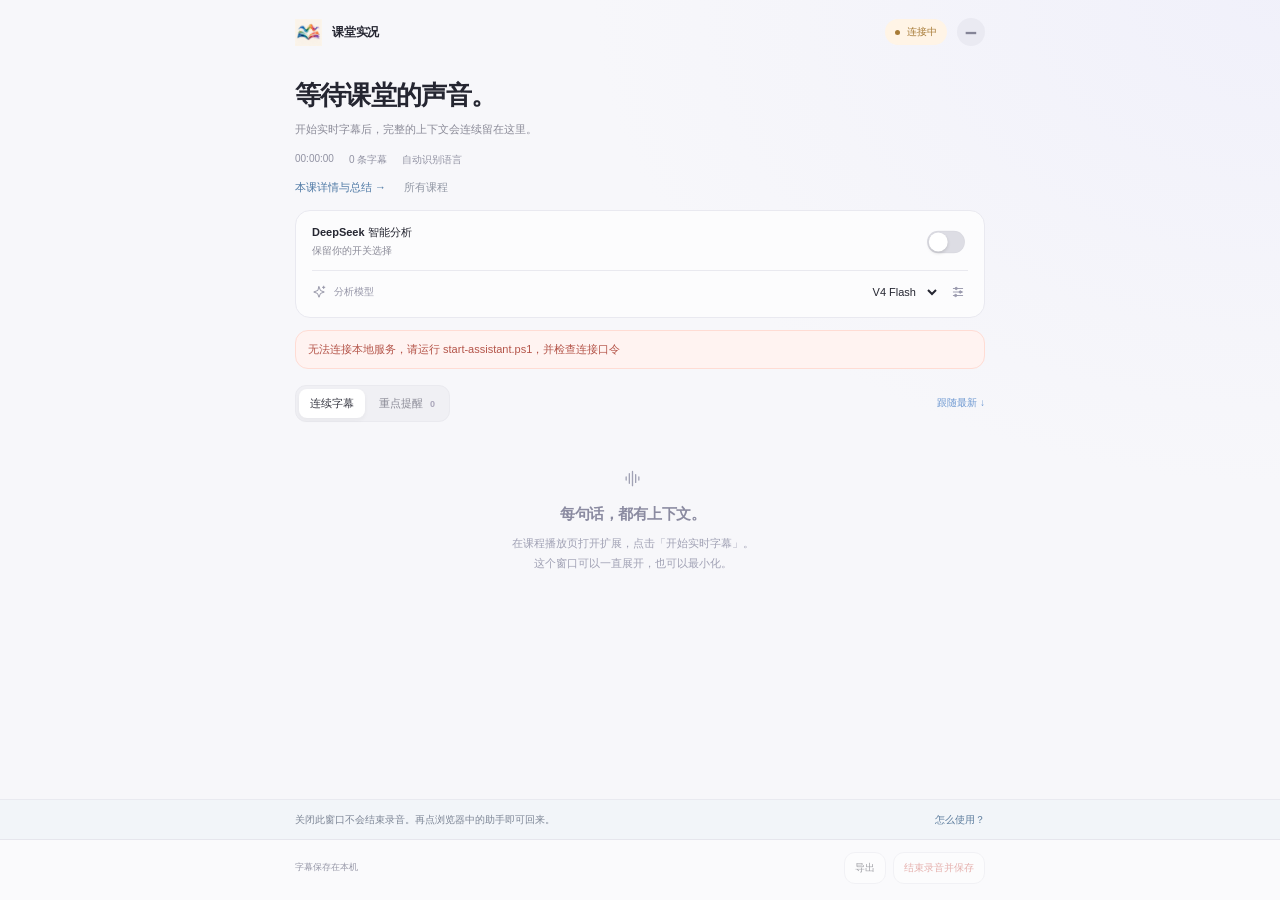
==== extension/classroom.html @ 95ef707f "feat: add local classroom assistant and persistent lecture views Add Edge-first live captions, local" ====
<!doctype html>
<html lang="zh-CN"><head><meta charset="utf-8"><meta name="viewport" content="width=device-width,initial-scale=1"><title>课堂实况 · SCUT 课堂助手</title><link rel="stylesheet" href="assistant.css"><link rel="stylesheet" href="classroom.css"></head>
<body class="classroom"><header class="room-titlebar"><a class="brand" href="dashboard.html" target="_blank" rel="noopener" title="打开所有课程与历史记录"><span class="brand-mark" data-icon="wave"></span><span>课堂实况</span></a><div class="row"><span id="room-status" class="chip warn">连接中</span><button id="minimize" class="room-minimize" title="最小化此窗，录音继续" aria-label="最小化课堂窗">−</button></div></header>
<main class="room-main"><section class="room-heading"><h1 id="room-course">等待课堂的声音。</h1><p id="room-lesson" class="muted">开始实时字幕后，完整的上下文会连续留在这里。</p><div class="room-metrics"><span id="room-clock">00:00:00</span><span id="room-count">0 条字幕</span><span id="room-language">自动识别语言</span></div><nav class="room-navigation" aria-label="课堂记录入口"><a id="room-details" href="dashboard.html" target="_blank" rel="noopener">本课详情与总结 →</a><a href="dashboard.html" target="_blank" rel="noopener">所有课程</a></nav></section>
<section class="room-controls"><div class="setting-row"><div><strong id="room-analysis-label">DeepSeek 智能分析</strong><p id="room-analysis-status">保留你的开关选择</p></div><label class="toggle"><input id="room-analysis" type="checkbox" aria-labelledby="room-analysis-label"><span class="switch"></span></label></div><div class="room-model"><span data-icon="spark"></span><label for="room-model">分析模型</label><select id="room-model"><option value="deepseek-v4-flash">V4 Flash</option><option value="deepseek-v4-pro">V4 Pro</option></select><a href="options.html#intelligence" target="_blank" rel="noopener" aria-label="更多模型设置"><span data-icon="settings"></span></a></div></section>
<div id="room-message" class="notice hidden" role="status"></div>
<div class="room-tabs"><div class="tabs" role="tablist" aria-label="课堂内容"><button class="active" data-room-view="transcript" role="tab" aria-selected="true">连续字幕</button><button data-room-view="events" role="tab" aria-selected="false">重点提醒 <span id="room-event-count">0</span></button></div><button id="follow" class="follow active" title="切回末尾并跟随最新字幕">跟随最新 ↓</button></div>
<section id="room-transcript" class="room-transcript" aria-label="连续课堂字幕"><div id="room-empty" class="room-empty"><span data-icon="wave"></span><h2>每句话，都有上下文。</h2><p>在课程播放页打开扩展，点击「开始实时字幕」。<br>这个窗口可以一直展开，也可以最小化。</p></div></section><section id="room-events" class="room-events" aria-label="重点提醒列表" hidden></section>
</main><aside class="room-lifecycle"><span id="room-lifecycle">关闭此窗口不会结束录音。再点浏览器中的助手即可回来。</span><a href="welcome.html#daily-use" target="_blank" rel="noopener">怎么使用？</a></aside><footer class="room-footer"><span id="room-save">字幕保存在本机</span><div class="row"><button id="room-overlay" title="在当前录音的课程页显示新版字幕浮层">字幕浮层</button><button id="room-export" disabled title="导出当前课时">导出</button><button id="room-stop" class="danger" disabled>结束录音并保存</button></div></footer>
<script src="client.js"></script><script src="ui.js"></script><script src="session-view.js"></script><script src="classroom.js"></script></body></html>
---- extension/assistant.css ----
:root{color-scheme:light;font-family:-apple-system,BlinkMacSystemFont,"SF Pro Display","Segoe UI","Microsoft YaHei",sans-serif;color:#252631;background:#f6f6f8;font-size:14px;--ink:#252631;--muted:#8b8b98;--line:#e9e9ef;--blue:#007aff;--green:#38845d;--ease:cubic-bezier(.2,.75,.25,1);--shadow:0 8px 30px #22243805,0 1px 3px #22243804}
*{box-sizing:border-box}body{margin:0;min-height:100vh}button,input,select,textarea{font:inherit}button,a,input,select,textarea,summary{outline-offset:4px}button:focus-visible,a:focus-visible,summary:focus-visible{outline:3px solid #007aff70}a{color:var(--blue);text-decoration:none}a:hover{text-decoration:underline}button{cursor:pointer;border:1px solid #e5e5eb;border-radius:11px;background:#fff;color:var(--ink);padding:10px 16px;font-weight:550;transition:background .2s,box-shadow .2s,transform .3s var(--ease),border-color .2s}button:hover{background:#f9f9fb;box-shadow:0 3px 10px #17172908;border-color:#d7d7df}button:active{transform:scale(.97)}button:disabled{opacity:.42;cursor:not-allowed;box-shadow:none;transform:none}button.busy{cursor:progress}.primary,.button-link.primary{background:var(--blue);border-color:transparent;color:#fff;box-shadow:0 4px 12px #007aff1c}.primary:hover{background:#0871e4;box-shadow:0 6px 18px #007aff30}.danger{color:#c84b42}.quiet{background:transparent;border-color:transparent;box-shadow:none}.button-link{display:inline-flex;align-items:center;justify-content:center;gap:8px;padding:11px 18px;border:1px solid var(--line);border-radius:11px;color:var(--ink);background:white;font-weight:550;transition:transform .25s,box-shadow .25s}.button-link:hover{text-decoration:none;transform:translateY(-2px);box-shadow:var(--shadow)}input:not([type=checkbox]),select,textarea{width:100%;min-width:0;border:1px solid #e0e0e7;border-radius:10px;padding:11px 12px;background:#fafafc;color:var(--ink);transition:border-color .2s,box-shadow .2s}input:focus,select:focus,textarea:focus{outline:none;border-color:#74b5ff;box-shadow:0 0 0 4px #007aff10;background:#fff}textarea{resize:vertical;line-height:1.7}input[type=checkbox]{accent-color:var(--blue);width:16px;height:16px;flex:none}label{line-height:1.6}h1,h2,h3,p{margin-top:0}h1{font-size:clamp(28px,3.5vw,42px);font-weight:650;letter-spacing:-1.7px;line-height:1.2}h2{font-size:19px;letter-spacing:-.5px;font-weight:620}h3{font-size:15px;font-weight:600}p{line-height:1.8}.eyebrow{font-size:10px;font-weight:650;letter-spacing:2.5px;color:var(--muted);text-transform:uppercase;margin-bottom:12px}.muted,small{color:var(--muted)}small{line-height:1.7}.row{display:flex;align-items:center;gap:10px;flex-wrap:wrap}.between{justify-content:space-between}.stack{display:grid;gap:16px}.shell{max-width:1400px;margin:auto;padding:38px 52px 32px}.topbar{display:flex;justify-content:space-between;align-items:center;gap:24px;margin-bottom:30px}.topbar h1{margin-bottom:10px}.topbar p:last-child{margin-bottom:0}.card{background:#fff;border:1px solid #e9e9ef;border-radius:20px;padding:24px;box-shadow:var(--shadow)}.chip{display:inline-flex;gap:7px;align-items:center;border-radius:30px;background:#edf7f0;color:#39825b;padding:6px 10px;font-size:11px;font-weight:500;white-space:nowrap}.chip:before{content:"";width:5px;height:5px;flex:none;background:currentColor;border-radius:50%}.chip.warn{background:#fff4e6;color:#a77b37}.notice{border:1px solid #007aff13;border-radius:13px;background:#f0f6ff;color:#3d689d;padding:13px 16px;font-size:13px;white-space:pre-line;line-height:1.7;overflow-wrap:anywhere;margin-bottom:18px}.notice.error{background:#fff3f1;color:#b45449;border-color:#ffdcd4}.hidden,[hidden]{display:none!important}.footnote{font-size:12px;line-height:1.8;color:var(--muted)}.icon{width:19px;height:19px;flex:none;display:inline-block;vertical-align:middle;stroke:currentColor;fill:none;stroke-width:1.65;stroke-linecap:round;stroke-linejoin:round}.icon-tile{width:38px;height:38px;border-radius:11px;display:inline-flex;align-items:center;justify-content:center;background:#edf4ff;color:#4389dd;flex:none}.icon-tile.purple{background:#f1edff;color:#9272d1}.icon-tile.orange{background:#fff2e5;color:#cc935b}.icon-tile.mint{background:#eaf8f2;color:#55a48a}.icon-tile .icon{width:21px;height:21px}.icon-button{display:inline-flex;align-items:center;justify-content:center;width:38px;height:38px;padding:0;border-radius:50%}.app-nav{height:70px;position:sticky;top:0;z-index:20;background:#fafafbd9;backdrop-filter:blur(22px) saturate(1.4);border-bottom:1px solid #e6e6ec90;display:flex;align-items:center;justify-content:space-between;padding:0 max(28px,calc((100vw - 1296px)/2));gap:24px}.brand{display:flex;align-items:center;gap:10px;font-size:14px;font-weight:650;color:var(--ink);letter-spacing:-.2px}.brand:hover{text-decoration:none}.brand-mark{width:30px;height:30px;display:grid;place-items:center;border-radius:10px;background:linear-gradient(145deg,#454b63,#202331);color:#fff;box-shadow:0 3px 8px #24273514}.brand-mark .icon{width:18px;height:18px}.nav-links{display:flex;gap:6px;align-items:center}.nav-links a{font-size:12px;padding:8px 14px;color:#7c7c88;border-radius:8px;transition:background .2s,color .2s}.nav-links a:hover{text-decoration:none;color:var(--ink);background:#eeeef3}.nav-links a[aria-current=page]{color:var(--ink);background:#eaeaf0}.nav-aside{font-size:11px;color:var(--muted);display:flex;align-items:center;gap:6px}.nav-aside .icon{width:14px;height:14px}.page-subtitle{color:var(--muted);font-size:14px}.page-actions{display:flex;gap:10px;align-items:center}.section-label{display:flex;align-items:center;gap:10px;margin-bottom:20px}.section-label h2{margin:0}.section-heading{display:flex;justify-content:space-between;align-items:center;margin:0 0 18px;gap:16px}.section-heading h2{margin:0}.section-heading small{font-size:11px}.link-arrow{font-size:12px;display:inline-flex;gap:7px;align-items:center;white-space:nowrap}.link-arrow .icon{width:14px;height:14px}
.welcome-strip{overflow:hidden;display:flex;align-items:center;justify-content:space-between;gap:25px;padding:22px 28px;margin-bottom:25px;border-radius:20px;background:linear-gradient(110deg,#e9effc,#f1edfb 60%,#f9f3f4);border:1px solid #ffffffc0}.welcome-strip h2{font-size:17px;margin:0 0 5px}.welcome-strip p{font-size:12px;margin:0;color:#898596}.welcome-strip .orb-mini{width:55px;height:55px;border-radius:18px;background:linear-gradient(130deg,#fff9,#fff1);border:1px solid #fff;display:grid;place-items:center;color:#9298c4;box-shadow:0 8px 24px #6d74b815;flex:none}.orb-mini .icon{width:27px;height:27px}.stats{display:grid;grid-template-columns:repeat(3,1fr);gap:18px;margin-bottom:32px}.stat{padding:20px 24px;display:flex;align-items:center;gap:17px}.stat b{font-size:28px;display:block;margin-top:3px;font-weight:550;letter-spacing:-1px;font-variant-numeric:tabular-nums}.stat .muted{font-size:11px}.stat .icon-tile{width:42px;height:42px;border-radius:13px}.workspace{display:grid;grid-template-columns:260px minmax(0,1fr);gap:28px}.sidebar{display:grid;gap:18px;align-content:start}.sidebar .card{padding:20px}.sidebar h2{font-size:14px}.sidebar .field{margin-top:15px;margin-bottom:0}.sidebar .footnote:last-child{margin-bottom:0}.batch-card{border:1px solid #e5e5ec;border-radius:18px;padding:20px;background:#f0f0f5}.batch-card h2{font-size:14px}.batch-card select,.batch-card>button{margin-bottom:10px}.batch-card .row{gap:5px;margin:8px 0}.batch-card button{font-size:11px;padding:8px 9px}.batch-card label{font-size:11px;display:flex;align-items:flex-start;gap:7px;margin:12px 0}.batch-card input[type=checkbox]{margin-top:2px}.batch-unavailable{text-align:center;padding:16px 4px 6px}.batch-unavailable>.icon{color:#a7a7b4;width:28px;height:28px;margin:7px 0 12px}.batch-unavailable p{font-size:12px;color:var(--muted)}.timeline{display:grid;gap:14px}.lesson-card{position:relative;padding:23px 26px;cursor:pointer;text-align:left;width:100%;font-weight:400;transition:transform .35s var(--ease),border-color .2s,box-shadow .3s,background .2s}.lesson-card:hover{transform:translateY(-3px);background:#fff;box-shadow:0 10px 30px #25274109}.lesson-card.selected{border-color:#aacffc;box-shadow:0 0 0 3px #007aff07;background:#fcfdff}.lesson-card h3{font-size:17px;margin:9px 0 10px;letter-spacing:-.35px;padding-right:20px;line-height:1.65}.lesson-card:after{content:"›";position:absolute;right:24px;bottom:24px;color:#b4b4bf;font-size:23px;font-weight:300}.lesson-card p{font-weight:400;font-size:13px;line-height:1.8;margin:12px 20px 0 0}.lesson-card .eyebrow{font-size:10px;letter-spacing:1px;margin:0}.lesson-card small{font-size:11px}.count{font-variant-numeric:tabular-nums}.detail{margin-top:24px;padding:28px}.detail-heading{display:flex;align-items:start;justify-content:space-between;gap:20px;margin-bottom:15px}.detail-heading h2{line-height:1.6}.detail-heading .row{gap:6px;justify-content:flex-end;max-width:240px;flex:none}.detail-heading button{font-size:11px;padding:8px 10px}.detail-heading .muted{font-size:11px;line-height:1.8}.tabs{display:inline-flex;gap:3px;background:#f0f0f4;border:1px solid #eaeaef;border-radius:11px;margin-bottom:24px;padding:4px}.tabs button{font-size:12px;border:none;box-shadow:none;background:transparent;padding:8px 16px;color:#8a8a96;border-radius:8px}.tabs button.active{background:#fff;color:#383944;box-shadow:0 2px 5px #2021320c}.transcript{max-height:560px;overflow:auto;display:grid;gap:0}.segment{display:grid;grid-template-columns:75px 1fr;gap:12px;padding:13px 3px;border-bottom:1px solid #f0f0f4;line-height:1.9;font-size:13px}.segment a{font-variant-numeric:tabular-nums;font-size:11px;color:#8f99ac}.segment:hover{background:#f9faff}.event{border:1px solid #efe4d5;padding:18px 20px;background:#fffbf5;border-radius:15px;margin:12px 0;line-height:1.8;font-size:13px}.event strong{color:#a47c42;font-size:13px}.event p{margin:10px 0}.event p+p{font-size:12px;color:#a39b8e;padding-left:12px;border-left:2px solid #e9d9be}.event small{font-size:10px}.topic{padding:20px 0;border-bottom:1px solid var(--line);line-height:1.8}.topic h3{margin:9px 0 3px}.topic p{color:#71717d;font-size:13px;margin-bottom:0}.lesson-list{max-height:300px;overflow:auto;display:grid;gap:5px}.lesson-check{display:flex;gap:8px;padding:10px;border-radius:10px;border:1px solid var(--line);align-items:center;background:white}.lesson-check span{flex:1}.empty{padding:45px 24px;text-align:center;line-height:1.9;white-space:pre-line;font-size:13px}.empty .icon{width:34px;height:34px;color:#b3bacb;display:block;margin:0 auto 16px}.empty h3{color:#70717f;margin-bottom:8px}.empty p{font-size:12px;max-width:340px;margin:0 auto}.detail>.row:last-child{margin-top:22px}.page-footer{margin-top:36px;padding-top:20px;border-top:1px solid var(--line);display:flex;justify-content:space-between;gap:20px;font-size:11px;color:#a0a0aa;line-height:1.8}
.settings-shell{max-width:1150px;padding-bottom:110px}.settings-layout{display:grid;grid-template-columns:210px minmax(0,1fr);gap:36px;align-items:start}.settings-nav{position:sticky;top:106px;display:grid;gap:6px;padding:8px 0}.settings-nav button{display:flex;align-items:center;gap:12px;padding:13px 14px;text-align:left;background:transparent;border:1px solid transparent;color:#858590;border-radius:12px;box-shadow:none;font-size:13px}.settings-nav button:hover{background:#efeff4}.settings-nav button.active{background:white;color:#353744;border-color:#eaeaf1;box-shadow:0 3px 10px #20213205}.settings-nav button.active .icon{color:var(--blue)}.settings-nav .footnote{font-size:11px;margin:22px 14px}.settings-content{min-width:0}.settings-panel{display:grid;gap:20px}.panel-intro h2{font-size:24px;letter-spacing:-.8px;margin-bottom:9px}.panel-intro p{font-size:13px;color:var(--muted);margin:0}.settings-panel .card{padding:28px}.field{display:grid;gap:8px;margin-bottom:20px;font-size:12px;color:#62636f}.field:last-child{margin-bottom:0}.field>span{color:var(--ink);font-weight:500}.field small{font-size:11px;font-weight:400}.form-pair{display:grid;grid-template-columns:1fr 1fr;gap:18px}.form-pair .field{margin-bottom:20px}.connection-entry{display:flex;gap:10px}.connection-entry input{flex:1}.connection-entry button{flex:none}.setting-row{display:flex;align-items:center;justify-content:space-between;gap:30px;padding:20px 0;border-bottom:1px solid var(--line)}.setting-row:first-child{padding-top:0}.setting-row:last-child{padding-bottom:0;border:none}.setting-row strong{font-size:13px;font-weight:550;display:block;margin-bottom:5px}.setting-row p{font-size:12px;color:var(--muted);margin:0}.toggle{position:relative;display:flex;align-items:center;flex:none}.toggle input{position:absolute;opacity:0;width:44px;height:26px;margin:0;cursor:pointer;z-index:2}.toggle .switch{display:block;width:44px;height:26px;border-radius:30px;background:#dddde4;transition:background .25s;box-shadow:inset 0 0 0 1px #00000004}.switch:before{content:"";display:block;width:22px;height:22px;background:#fff;border-radius:50%;margin:2px;box-shadow:0 2px 4px #0002;transition:transform .35s cubic-bezier(.2,1.5,.3,1)}.toggle input:checked+.switch{background:#34c77b}.toggle input:checked+.switch:before{transform:translateX(18px)}.toggle input:focus-visible+.switch{outline:3px solid #007aff70;outline-offset:3px}.advanced{border-top:1px solid var(--line);margin-top:22px;padding-top:18px}.advanced summary{cursor:pointer;font-size:12px;color:#7f8392;list-style:none;display:flex;justify-content:space-between;align-items:center}.advanced summary:after{content:"＋";font-size:17px;color:#a0a4b1}.advanced[open] summary:after{content:"−"}.advanced>div{padding-top:22px}.advanced input{font-size:11px}.device-note{display:flex;align-items:center;gap:12px;border-radius:13px;background:#f7f8fb;padding:16px;margin:0 0 24px}.device-note strong{font-size:12px;display:block;font-weight:550}.device-note p{margin:3px 0 0;font-size:11px;color:var(--muted)}.save-bar{position:fixed;bottom:22px;left:50%;transform:translateX(-50%);z-index:25;display:flex;align-items:center;gap:35px;width:min(600px,calc(100vw - 40px));padding:13px 15px 13px 22px;background:#ffffffe8;backdrop-filter:blur(25px);border:1px solid #e3e3eba0;box-shadow:0 8px 40px #17173113;border-radius:18px}.save-bar span{flex:1;color:#93939e;font-size:12px}.save-bar button{min-width:114px}.save-bar.dirty{border-color:#a4cfff;box-shadow:0 8px 40px #007aff17}.key-status{font-size:11px;margin:-6px 0 22px}.tag-list{display:flex;flex-wrap:wrap;gap:7px;margin:20px 0 0}.tag-list span{font-size:10px;color:#9a8eb9;padding:6px 9px;border-radius:7px;background:#f5f1fb}.preview-box{position:relative;border-radius:18px;overflow:hidden;background:radial-gradient(ellipse at 30% 15%,#dde2ff,transparent 65%),radial-gradient(ellipse at 90% 80%,#fae7e2,transparent 65%),#f2eff8;padding:24px}.preview-label{font-size:9px;letter-spacing:2px;color:#9793ae;text-transform:uppercase;display:flex;justify-content:space-between;margin-bottom:18px}.preview-alert{background:#ffffffcb;border:1px solid #fff;border-radius:15px;padding:16px;box-shadow:0 8px 30px #7264820d;max-width:340px;margin:0 auto;backdrop-filter:blur(15px)}.preview-alert strong{font-size:12px}.preview-alert p{font-size:12px;color:#7c778b;margin:10px 0 0}.preview-alert small{font-size:10px}.preview-alert .icon-tile{width:29px;height:29px;border-radius:9px}.preview-alert .icon{width:16px;height:16px}
.guide-shell{max-width:1150px}.guide-hero{display:grid;grid-template-columns:1.1fr 1fr;align-items:center;gap:35px;padding:25px 0 45px}.guide-hero h1{font-size:48px;letter-spacing:-2.4px;line-height:1.25;margin-bottom:20px}.gradient-text{background:linear-gradient(100deg,#6184dd,#a57ace);background-clip:text;color:transparent}.guide-hero p{font-size:14px;color:var(--muted);max-width:390px}.guide-hero .row{margin-top:25px}.hero-scene{height:260px;position:relative;isolation:isolate;display:flex;align-items:center;justify-content:center}.scene-glow{position:absolute;width:250px;height:220px;border-radius:50%;filter:blur(38px);background:conic-gradient(from 40deg,#e1d7fd,#d7e6fb,#fadfde,#e1d7fd);z-index:-1}.scene-window{width:315px;border-radius:19px;background:#ffffff9c;backdrop-filter:blur(20px);border:1px solid #fff;box-shadow:0 20px 70px #55578c14;transform:rotate(-5deg);padding:17px 20px 22px}.window-bar{display:flex;gap:5px;margin-bottom:23px}.window-bar i{width:6px;height:6px;background:#dedce8;border-radius:50%}.window-bar span{margin-left:auto;font-size:8px;letter-spacing:2px;color:#9b97ab}.scene-title{font-size:12px;font-weight:550;margin-bottom:13px;color:#7a788e}.waveform{height:44px;display:flex;align-items:center;gap:4px}.waveform i{width:4px;border-radius:4px;background:linear-gradient(#a9a5df,#739ce4);height:18px;animation:wave 1.2s ease-in-out infinite alternate}.waveform i:nth-child(3n){height:34px;animation-delay:-.7s}.waveform i:nth-child(3n+1){height:11px;animation-delay:-.4s}.waveform i:nth-child(4n){height:25px;animation-delay:-1s}.scene-caption{font-size:11px;color:#8d879d;border-top:1px solid #e4e0ee;margin-top:16px;padding-top:13px}.scene-notification{position:absolute;right:-2px;bottom:1px;width:252px;transform:rotate(4deg);background:#ffffffdc;border:1px solid #fff;box-shadow:0 14px 45px #67628513;border-radius:15px;padding:15px;display:flex;align-items:center;gap:11px}.scene-notification strong{display:block;font-size:11px;font-weight:550}.scene-notification small{font-size:10px}.scene-notification .icon-tile{width:30px;height:30px;border-radius:9px}.guide-status{display:flex;align-items:center;justify-content:space-between;gap:20px;padding:17px 22px;background:white;border:1px solid var(--line);border-radius:16px;margin-bottom:35px}.guide-status p{font-size:12px;margin:0;color:var(--muted)}.guide-status strong{color:#5d616e;font-size:12px;margin-right:10px}.setup-grid{display:grid;grid-template-columns:repeat(3,1fr);gap:18px}.setup-step{padding:25px;display:flex;flex-direction:column;position:relative}.step-index{font-size:11px;color:#aaaabb;font-variant-numeric:tabular-nums;margin-bottom:24px;display:flex;justify-content:space-between}.step-index .icon{color:#a0b3d5}.setup-step h3{font-size:17px;letter-spacing:-.5px;margin-bottom:10px}.setup-step p{font-size:12px;color:var(--muted)}.setup-step code{font-size:10px;padding:10px;background:#f5f5f8;border-radius:8px;display:block;color:#7e8192;overflow-wrap:anywhere;margin:0 0 12px;font-family:"Cascadia Code",Consolas,monospace;line-height:1.6}.setup-step .step-actions{display:grid;gap:8px;margin-top:auto;padding-top:8px}.step-actions button,.step-actions a{font-size:12px}.setup-note{font-size:12px;color:var(--muted);text-align:center;margin:20px 0 40px}.usage-grid{display:grid;grid-template-columns:repeat(3,1fr);gap:24px;border-top:1px solid var(--line);padding-top:28px}.usage-grid h3{font-size:14px;margin:18px 0 10px}.usage-grid p{font-size:12px;color:var(--muted);margin:0}.usage-grid .icon{color:#9ca5b9}.guide-faq{margin:32px 0 0;background:#f0f0f5;border-radius:16px;padding:20px 25px}.guide-faq summary{font-size:12px;cursor:pointer;color:#757589}.guide-faq p{font-size:12px;color:var(--muted);margin:16px 0 0}.browser-choice{display:flex;gap:4px;background:#eaeaf1;border-radius:9px;padding:3px;flex:none}.browser-choice button{background:transparent;border:none;box-shadow:none;font-size:11px;color:#9292a2;padding:6px 14px;border-radius:7px}.browser-choice button.active{background:white;color:#56586a;box-shadow:0 1px 4px #20203208}
.popup{width:390px;min-height:0;background:radial-gradient(ellipse at 100% 0,#e9e8f8,transparent 48%),#f8f8fa;padding:23px}.popup .popup-head{display:flex;justify-content:space-between;align-items:center;margin-bottom:26px}.popup .brand{font-size:12px}.popup .brand-mark{width:27px;height:27px;border-radius:9px}.popup .chip{font-size:10px;padding:5px 8px}.popup h1{font-size:27px;letter-spacing:-1px;margin:0 0 7px}.popup .subtitle{font-size:11px;color:#9795a5;margin:0 0 22px}.popup .card{padding:19px;border-radius:17px}.popup .course-card h2{font-size:16px;line-height:1.5;margin:13px 0 6px}.popup .course-card p{font-size:11px;line-height:1.7;margin:0 0 9px}.popup .course-card .footnote{font-size:10px}.popup .stack{gap:14px}.popup .setting-row{padding:3px 2px;border:0;gap:15px}.popup .setting-row strong{font-size:12px}.popup .setting-row p{font-size:10px}.popup .capture-button{width:100%;padding:14px;display:flex;align-items:center;justify-content:center;gap:8px}.popup .capture-button .icon{width:16px;height:16px}.popup .capture-controls{display:grid;grid-template-columns:1fr auto;gap:8px}.popup #stop{padding:10px 12px;font-size:11px}.popup .popup-nav{display:grid;grid-template-columns:1fr 1fr;gap:8px;border-top:1px solid var(--line);padding-top:17px;margin-top:3px}.popup .popup-nav button{font-size:11px;padding:12px 9px;display:flex;gap:7px;align-items:center;justify-content:center}.popup .popup-nav .icon{width:15px;height:15px}.popup .footnote{font-size:10px}.popup .notice{margin:0;font-size:11px;padding:11px 13px}.popup .popup-more{padding-top:5px}.popup-more summary{cursor:pointer;color:#a4a1af;font-size:10px;text-align:center;list-style:none}.popup-more .row{margin-top:12px}.popup-more button{font-size:10px;flex:1;padding:8px}.popup .recorder-state{display:flex;align-items:center;gap:10px;font-size:10px;color:#9493a3;line-height:1.6}.popup .mini-wave{display:none;gap:2px;align-items:center;height:18px}.mini-wave i{display:block;width:3px;height:10px;border-radius:3px;background:#78a8ef;animation:wave .7s ease-in-out infinite alternate}.mini-wave i:nth-child(2n){height:16px;animation-delay:-.5s}.is-recording .mini-wave{display:flex}.popup #process{width:100%;font-size:12px}.popup .privacy-note{font-size:10px;line-height:1.8;color:#a3a0ae;margin:0}.toast-region{position:fixed;bottom:28px;left:50%;transform:translateX(-50%);z-index:100;pointer-events:none;width:max-content;max-width:calc(100vw - 40px)}.ui-toast{border-radius:14px;background:#30323aed;color:white;box-shadow:0 7px 30px #20202c20;padding:13px 22px;font-size:12px;backdrop-filter:blur(20px);line-height:1.6}body:has(.settings-shell) .toast-region{bottom:104px}::-webkit-scrollbar{width:6px;height:6px}::-webkit-scrollbar-thumb{background:#d2d3de;border-radius:6px}::-webkit-scrollbar-track{background:transparent}
@keyframes rise{from{opacity:0;transform:translateY(14px)}to{opacity:1;transform:translateY(0)}}@keyframes wave{from{transform:scaleY(.45);opacity:.55}to{transform:scaleY(1);opacity:1}}@keyframes drift{0%,100%{transform:translate(0,0) rotate(-5deg)}50%{transform:translate(0,-9px) rotate(-3deg)}}@keyframes drift-note{0%,100%{transform:translateY(0) rotate(4deg)}50%{transform:translateY(6px) rotate(2deg)}}@keyframes glow{0%,100%{transform:scale(.95) rotate(0)}50%{transform:scale(1.08) rotate(30deg)}}@keyframes soft-in{from{opacity:.2;transform:translateY(6px)}to{opacity:1;transform:none}}@keyframes spin{to{transform:rotate(360deg)}}
@media(prefers-reduced-motion:no-preference){.topbar,.guide-hero{animation:rise .7s var(--ease) both}.welcome-strip,.guide-status{animation:rise .75s .08s var(--ease) both}.stats .stat,.setup-step{animation:rise .7s .13s var(--ease) both}.stats .stat:nth-child(2),.setup-step:nth-child(2){animation-delay:.20s}.stats .stat:nth-child(3),.setup-step:nth-child(3){animation-delay:.27s}.workspace,.settings-layout{animation:rise .7s .2s var(--ease) both}.settings-panel,.detail,.notice,.ui-toast{animation:rise .4s var(--ease) both}.settings-panel .card{animation:rise .45s .05s var(--ease) both}.lesson-card{animation:rise .45s var(--ease) both}.lesson-card:nth-child(2){animation-delay:.04s}.lesson-card:nth-child(3){animation-delay:.08s}[id^=view-]:not([hidden]){animation:soft-in .28s var(--ease) both}.scene-window{animation:drift 7s ease-in-out infinite}.scene-notification{animation:drift-note 7s ease-in-out infinite}.scene-glow{animation:glow 12s ease-in-out infinite}.preview-alert{animation:rise .5s var(--ease) both}.busy .icon{animation:spin 1.3s linear infinite}}
@media(min-width:1450px){.shell{padding-top:46px}.workspace{grid-template-columns:280px minmax(0,1fr)}}
@media(max-width:1050px){.shell{padding:30px}.workspace{grid-template-columns:235px minmax(0,1fr);gap:20px}.detail-heading{display:block}.detail-heading .row{max-width:none;justify-content:flex-start;margin-bottom:18px}.settings-layout{gap:24px;grid-template-columns:185px minmax(0,1fr)}.guide-hero h1{font-size:40px}.setup-step{padding:21px}.app-nav{padding:0 30px}}
@media(max-width:760px){.shell{padding:26px 20px}.app-nav{height:62px;padding:0 20px;gap:10px}.nav-aside{display:none}.nav-links{gap:0}.nav-links a{padding:8px 9px;font-size:11px}.brand{font-size:12px}.brand-mark{width:27px;height:27px}.topbar{align-items:flex-start;gap:15px}.page-actions{flex-wrap:wrap;justify-content:flex-end}.topbar h1{font-size:28px;letter-spacing:-1px}.topbar .page-subtitle{font-size:12px}.workspace{grid-template-columns:1fr}.sidebar{grid-template-columns:1fr 1fr;gap:14px}.stats{gap:10px;margin-bottom:22px}.stat{padding:15px;gap:10px}.stat .icon-tile{display:none}.stat b{font-size:25px}.stat .muted{font-size:10px}.welcome-strip{padding:18px;gap:15px}.welcome-strip .orb-mini{display:none}.welcome-strip p{font-size:11px}.welcome-strip .button-link{font-size:11px;padding:10px}.settings-layout{grid-template-columns:1fr;gap:20px}.settings-nav{position:static;display:flex;padding:0;gap:5px;overflow:auto}.settings-nav button{flex:1;justify-content:center;padding:12px 10px;font-size:11px;white-space:nowrap;gap:6px}.settings-nav .icon{width:16px;height:16px}.settings-nav .footnote{display:none}.settings-panel .card{padding:22px}.settings-shell{padding-bottom:115px}.guide-hero{gap:15px;padding-top:10px}.guide-hero h1{font-size:34px;letter-spacing:-1.4px}.guide-hero p{font-size:12px}.hero-scene{height:240px}.scene-window{width:240px;padding:15px}.scene-notification{width:208px;right:0}.setup-grid{grid-template-columns:1fr}.setup-step{padding:24px}.step-index{margin-bottom:15px}.setup-step .step-actions{grid-template-columns:1fr 1fr}.usage-grid{gap:20px}.guide-status{flex-wrap:wrap}.page-footer{display:block;font-size:10px}.page-footer span{display:block;margin-top:6px}}
@media(max-width:520px){.nav-links a{padding:7px}.brand{gap:7px}.brand>span:last-child{display:none}.settings-nav button{font-size:10px;padding:10px 6px}.settings-nav button .icon{display:none}.topbar{display:block}.page-actions{justify-content:flex-start;margin-top:16px}.sidebar{grid-template-columns:1fr}.form-pair{grid-template-columns:1fr;gap:0}.guide-hero{grid-template-columns:1fr;padding-bottom:25px}.guide-hero h1{font-size:38px}.hero-scene{height:255px}.scene-window{width:290px}.scene-notification{right:0;bottom:0}.usage-grid{grid-template-columns:1fr}.usage-grid>div{display:grid;grid-template-columns:24px 1fr;column-gap:14px}.usage-grid h3{margin:0 0 7px}.usage-grid p{grid-column:2}.detail{padding:20px}.tabs{display:flex}.tabs button{padding:8px 11px;flex:1;font-size:11px}.connection-entry{flex-wrap:wrap}.connection-entry input{flex-basis:100%}.save-bar{gap:15px}.save-bar span{font-size:11px}.setup-step .step-actions{grid-template-columns:1fr}.popup{min-height:0}}
@media(prefers-reduced-motion:reduce){*,*:before,*:after{animation:none!important;transition:none!important;scroll-behavior:auto!important}}

.popup .brand>span:last-child{display:inline}.popup.demo{margin:36px auto;border:1px solid #e5e5ef;border-radius:26px;box-shadow:0 25px 90px #27294312}.preview-link{margin-top:12px;display:inline-flex;gap:7px;align-items:center;font-size:11px}
.popup{padding:20px}.popup .popup-head{margin-bottom:17px}.popup .subtitle{margin-bottom:16px}.popup .stack{gap:11px}.popup .card{padding:15px}.popup .course-card h2{margin:9px 0 5px}.popup .popup-nav{padding-top:13px}.popup .capture-button{padding:12px}.popup .privacy-note{font-size:9px}.popup .popup-more{padding-top:0}.popup .popup-nav button{padding:10px 8px}
.popup{padding:18px}.popup .stack{gap:9px}.popup .subtitle{margin-bottom:14px}
.popup #expand-room{padding:12px;font-size:12px}.popup #process{font-size:11px;padding:8px}.popup.is-recording>h1,.popup.is-recording>.subtitle,.popup.is-recording #process{display:none}.popup.is-recording .course-card{padding:12px 15px}.popup.is-recording .course-card .eyebrow{display:none}.popup.is-recording .course-card h2{margin:0 0 4px}.popup-context{background:#ffffff85;border:1px solid #e8e8f0;border-radius:13px;padding:11px 13px}.popup-context>.row{font-size:10px;color:#848598;margin-bottom:7px}.popup-context small{font-size:9px;color:#a2a2b2}#live-sentences{max-height:105px;overflow:auto;overflow-anchor:none}.popup-context .live-line{padding:3px 0}.popup-context time{display:none}.popup-context p{font-size:11px;margin:3px 0;color:#9192a0;line-height:1.65;overflow-wrap:anywhere}.popup-context .latest p{color:#53566b}.popup.is-recording .privacy-note{display:none}.popup.is-recording .popup-head{margin-bottom:12px}
.brand-mark{background:transparent;box-shadow:none;border-radius:0}.brand-mark img{width:100%;height:100%;display:block}.room-titlebar .brand-mark{width:31px;height:31px}
/* Clear entry points share the same recording; opening a view never starts capture. */
.popup .lifecycle-note{font-size:10px;color:#707789;line-height:1.65;margin:0 1px 3px}.popup .capture-controls{display:flex}.popup .capture-controls button{flex:1}.popup #stop{background:#fff7f5;border-color:#f3dfd9;padding:9px;font-size:11px}.popup .text-button{padding:0;border:0;background:transparent;color:#497fc0;box-shadow:none;font-size:10px}.popup.is-recording #live-sentences{max-height:78px}.popup .popup-more .footnote{margin:12px 0 0;color:#6e7384}.popup .popup-more summary{color:#768299}.current-class{display:flex;justify-content:space-between;align-items:center;gap:18px;padding:20px 24px;margin-bottom:24px;border:1px solid #d7e6ee;border-radius:18px;background:linear-gradient(110deg,#f0f8f6,#f3f6ff)}.current-class strong{font-size:14px}.current-class p{font-size:12px;color:#748191;margin:5px 0 0}.current-class button{font-size:12px;white-space:nowrap}.detail{scroll-margin-top:88px}.daily-guide{scroll-margin-top:85px;padding:26px;margin:24px 0;background:#fff;border:1px solid var(--line);border-radius:20px}.daily-guide h2{font-size:22px}.daily-guide>p{color:#798192;font-size:13px}.daily-guide table{width:100%;border-collapse:collapse;font-size:12px;line-height:1.7}.daily-guide td,.daily-guide th{padding:13px 12px;text-align:left;border-bottom:1px solid var(--line);vertical-align:top}.daily-guide th{color:#828899;font-size:11px;font-weight:500}.daily-guide td:first-child{width:34%;font-weight:550}.daily-guide .daily-route{margin:20px 0 0;padding:15px 18px;border-radius:12px;background:#f2f6fb;line-height:1.9;color:#5e728c}.daily-guide .daily-route strong{color:#354861}@media(max-width:520px){.current-class{align-items:flex-start;flex-direction:column}.daily-guide{padding:19px}.daily-guide td,.daily-guide th{padding:11px 5px;font-size:11px}}
---- extension/classroom.css ----
.classroom{height:100vh;min-height:420px;display:flex;flex-direction:column;background:radial-gradient(ellipse at 100% 0,#eaeafb80,transparent 38%),#f7f7fa;overflow:hidden}.room-titlebar{display:flex;align-items:center;justify-content:space-between;padding:18px 22px 12px;flex:none}.room-titlebar .brand{font-size:12px}.room-titlebar .brand>span:last-child{display:inline}.room-titlebar .brand-mark{width:27px;height:27px}.room-titlebar .chip{font-size:10px}.room-minimize{height:28px;width:28px;padding:0;border:0;background:#eaeaf2;line-height:1;font-size:21px;color:#858597;border-radius:50%}.room-main{min-height:0;flex:1;display:flex;flex-direction:column;padding:0 22px}.room-heading{padding:20px 0 15px;flex:none}.room-heading .eyebrow{font-size:8px;letter-spacing:2px;margin-bottom:10px}.room-heading h1{font-size:26px;letter-spacing:-.8px;line-height:1.35;margin-bottom:7px}.room-heading>p.muted{font-size:11px;margin:0}.room-metrics{display:flex;gap:15px;font-size:10px;color:#9293a3;margin-top:13px;font-variant-numeric:tabular-nums}.room-controls{border:1px solid #e9e9f0;border-radius:15px;padding:14px 16px;background:#ffffffb5;flex:none}.room-controls .setting-row{gap:12px;padding:0 0 10px}.room-controls strong{font-size:11px;margin-bottom:2px}.room-controls p{font-size:10px}.room-controls .switch{transform:scale(.86)}.room-model{display:flex;align-items:center;gap:8px;margin-top:10px;color:#9595a7;font-size:10px}.room-model .icon{width:14px;height:14px}.room-model select{width:auto;min-width:100px;flex:1;padding:4px 8px;border:0;background:transparent;font-size:11px;text-align:right}.room-model>a{color:#9b9bae;padding:3px}.room-tabs{display:flex;align-items:center;justify-content:space-between;gap:10px;margin:16px 0 10px;flex:none}.room-tabs .tabs{margin:0;padding:3px}.room-tabs .tabs button{font-size:11px;padding:7px 11px}.room-tabs .tabs span{font-size:9px;color:#aaa6ba;margin-left:4px}.follow{border:0;background:transparent;padding:6px 0;font-size:10px;color:#9a9ba9;box-shadow:none;white-space:nowrap}.follow.active{color:#6d98d1}.room-transcript,.room-events{flex:1;min-height:0;overflow:auto;overscroll-behavior:contain;scrollbar-gutter:stable;padding:2px 9px 24px 0;overflow-anchor:none}.live-line{padding:13px 15px;border-radius:13px;transition:background .25s;position:relative}.live-line time{font-size:9px;color:#a3a3b3;font-variant-numeric:tabular-nums;display:block;margin-bottom:5px}.live-line p{font-size:14px;color:#686979;line-height:1.85;margin:0;white-space:pre-wrap;overflow-wrap:anywhere}.live-line.latest{background:#fff;border:1px solid #e8eaf5;box-shadow:0 5px 20px #46486606}.live-line.latest:before{content:"";position:absolute;left:-1px;top:23px;height:18px;width:2px;background:#809ee0;border-radius:4px}.live-line.latest p{color:#363b50}.live-line.uncertain p{font-size:12px;color:#b48b5d}.room-empty{padding:35px 12px;text-align:center;color:#a0a1b4}.room-empty>.icon{width:31px;height:31px;color:#b0b1ca}.room-empty h2{font-size:15px;color:#8b8ba1;margin:17px 0 9px}.room-empty p{font-size:11px;line-height:1.9}.room-events .event{padding:15px 17px;font-size:12px;margin-top:3px}.room-events .event strong{font-size:12px}.room-footer{display:flex;align-items:center;justify-content:space-between;padding:12px 22px 16px;border-top:1px solid #e6e6ed;background:#fafafce8;backdrop-filter:blur(20px);gap:12px;flex:none}.room-footer>span{font-size:9px;color:#9798a8}.room-footer button{font-size:10px;padding:8px 10px}.room-footer .row{gap:7px}.room-main>.notice{font-size:11px;margin:12px 0 0;padding:9px 12px;max-height:95px;overflow:auto;flex:none}.classroom:has(.room-status-live) .room-heading .eyebrow{color:#6e91c7}@media(max-height:700px){.room-heading{padding-top:8px;padding-bottom:12px}.room-heading h1{font-size:22px}.room-heading .eyebrow{display:none}.room-metrics{margin-top:8px}.room-controls{padding:10px 13px}.room-tabs{margin-top:11px}.room-titlebar{padding-top:12px}.room-footer{padding-bottom:11px}}@media(min-width:800px){.room-main{width:760px;align-self:center;padding:0 35px}.room-titlebar,.room-footer{padding-left:max(25px,calc((100vw - 690px)/2));padding-right:max(25px,calc((100vw - 690px)/2))}}@media(prefers-reduced-motion:no-preference){.live-line.latest{animation:soft-in .25s ease-out}}
.room-navigation{display:flex;gap:18px;align-items:center;margin-top:13px;font-size:11px}.room-navigation a:first-child{color:#4e79a5}.room-navigation a:last-child{color:#9197a4}.room-lifecycle{flex:none;display:flex;align-items:center;justify-content:space-between;gap:12px;padding:11px 22px;color:#7c8595;font-size:10px;line-height:1.7;border-top:1px solid #e9eaf0;background:#f2f5f9}.room-lifecycle a{white-space:nowrap;color:#5c7c9d}.room-footer #room-save{max-width:45%;line-height:1.7}.room-footer .row{flex-wrap:nowrap}@media(min-width:800px){.room-lifecycle{padding-left:max(25px,calc((100vw - 690px)/2));padding-right:max(25px,calc((100vw - 690px)/2))}}@media(max-height:700px){.room-lifecycle{padding-top:7px;padding-bottom:7px}.room-heading{padding-bottom:10px}.room-navigation{margin-top:9px}}
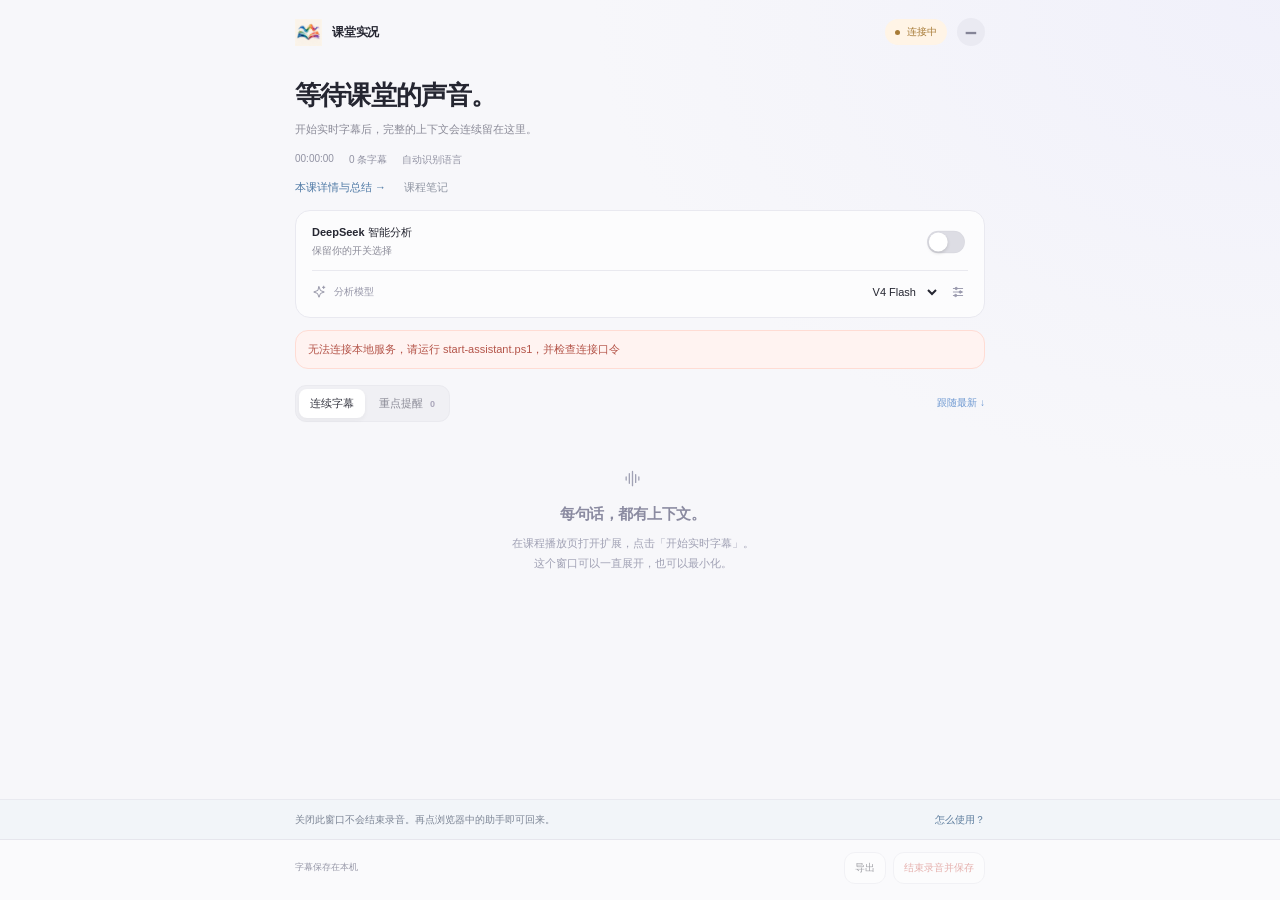
==== commit f1998136: "fix: recover replay analysis and redesign course notes" ====
--- a/extension/classroom.html
+++ b/extension/classroom.html
@@ -1,7 +1,7 @@
 <!doctype html>
 <html lang="zh-CN"><head><meta charset="utf-8"><meta name="viewport" content="width=device-width,initial-scale=1"><title>课堂实况 · SCUT 课堂助手</title><link rel="stylesheet" href="assistant.css"><link rel="stylesheet" href="classroom.css"></head>
-<body class="classroom"><header class="room-titlebar"><a class="brand" href="dashboard.html" target="_blank" rel="noopener" title="打开所有课程与历史记录"><span class="brand-mark" data-icon="wave"></span><span>课堂实况</span></a><div class="row"><span id="room-status" class="chip warn">连接中</span><button id="minimize" class="room-minimize" title="最小化此窗，录音继续" aria-label="最小化课堂窗">−</button></div></header>
-<main class="room-main"><section class="room-heading"><h1 id="room-course">等待课堂的声音。</h1><p id="room-lesson" class="muted">开始实时字幕后，完整的上下文会连续留在这里。</p><div class="room-metrics"><span id="room-clock">00:00:00</span><span id="room-count">0 条字幕</span><span id="room-language">自动识别语言</span></div><nav class="room-navigation" aria-label="课堂记录入口"><a id="room-details" href="dashboard.html" target="_blank" rel="noopener">本课详情与总结 →</a><a href="dashboard.html" target="_blank" rel="noopener">所有课程</a></nav></section>
+<body class="classroom"><header class="room-titlebar"><a class="brand" href="dashboard.html" target="_blank" rel="noopener" title="打开课程笔记与历史记录"><span class="brand-mark" data-icon="wave"></span><span>课堂实况</span></a><div class="row"><span id="room-status" class="chip warn">连接中</span><button id="minimize" class="room-minimize" title="最小化此窗，录音继续" aria-label="最小化课堂窗">−</button></div></header>
+<main class="room-main"><section class="room-heading"><h1 id="room-course">等待课堂的声音。</h1><p id="room-lesson" class="muted">开始实时字幕后，完整的上下文会连续留在这里。</p><div class="room-metrics"><span id="room-clock">00:00:00</span><span id="room-count">0 条字幕</span><span id="room-language">自动识别语言</span></div><nav class="room-navigation" aria-label="课堂记录入口"><a id="room-details" href="dashboard.html" target="_blank" rel="noopener">本课详情与总结 →</a><a href="dashboard.html" target="_blank" rel="noopener">课程笔记</a></nav></section>
 <section class="room-controls"><div class="setting-row"><div><strong id="room-analysis-label">DeepSeek 智能分析</strong><p id="room-analysis-status">保留你的开关选择</p></div><label class="toggle"><input id="room-analysis" type="checkbox" aria-labelledby="room-analysis-label"><span class="switch"></span></label></div><div class="room-model"><span data-icon="spark"></span><label for="room-model">分析模型</label><select id="room-model"><option value="deepseek-v4-flash">V4 Flash</option><option value="deepseek-v4-pro">V4 Pro</option></select><a href="options.html#intelligence" target="_blank" rel="noopener" aria-label="更多模型设置"><span data-icon="settings"></span></a></div></section>
 <div id="room-message" class="notice hidden" role="status"></div>
 <div class="room-tabs"><div class="tabs" role="tablist" aria-label="课堂内容"><button class="active" data-room-view="transcript" role="tab" aria-selected="true">连续字幕</button><button data-room-view="events" role="tab" aria-selected="false">重点提醒 <span id="room-event-count">0</span></button></div><button id="follow" class="follow active" title="切回末尾并跟随最新字幕">跟随最新 ↓</button></div>
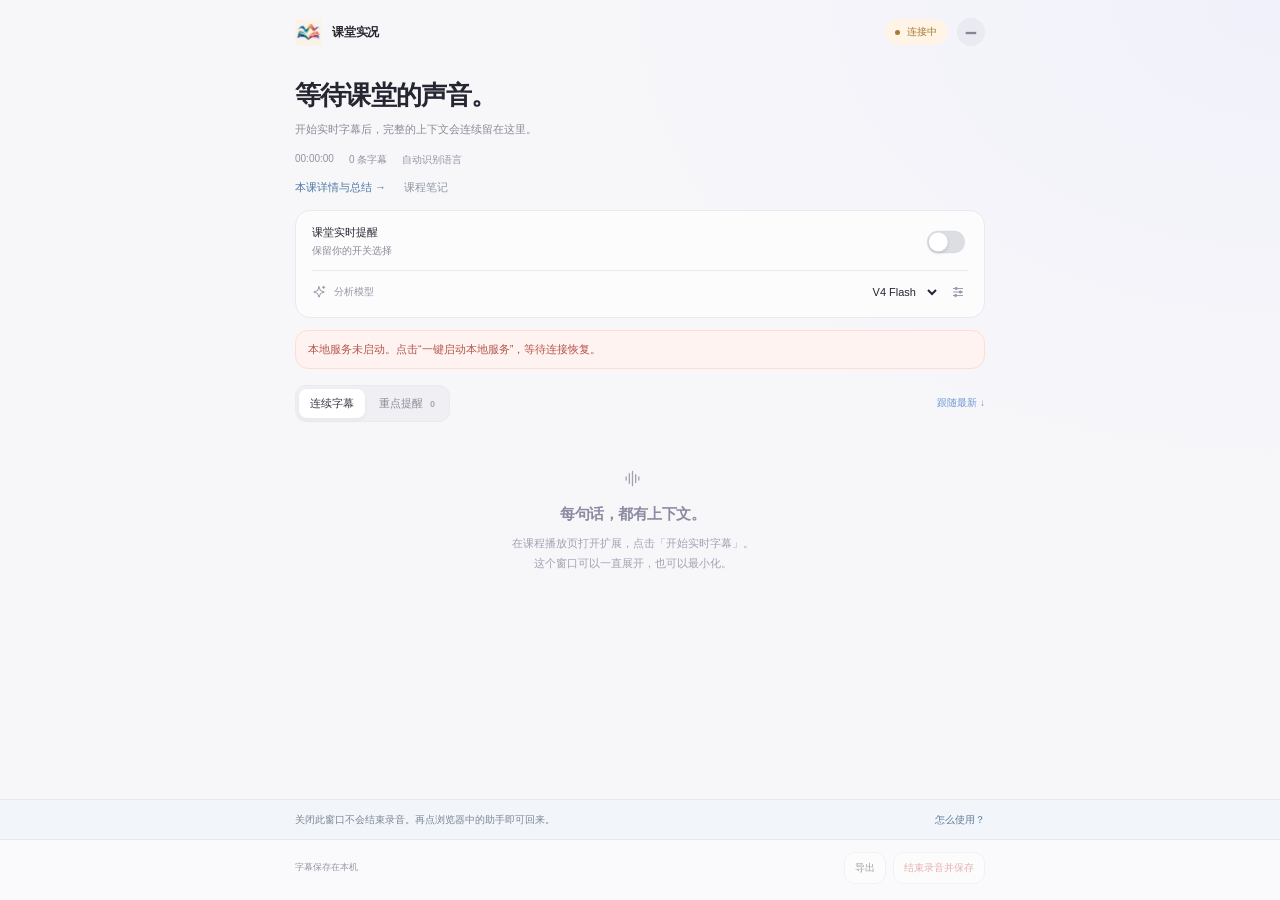
==== commit e86672d5: "fix: automatically generate notes for all saved subtitles" ====
--- a/extension/classroom.html
+++ b/extension/classroom.html
@@ -2,7 +2,7 @@
 <html lang="zh-CN"><head><meta charset="utf-8"><meta name="viewport" content="width=device-width,initial-scale=1"><title>课堂实况 · SCUT 课堂助手</title><link rel="stylesheet" href="assistant.css"><link rel="stylesheet" href="classroom.css"></head>
 <body class="classroom"><header class="room-titlebar"><a class="brand" href="dashboard.html" target="_blank" rel="noopener" title="打开课程笔记与历史记录"><span class="brand-mark" data-icon="wave"></span><span>课堂实况</span></a><div class="row"><span id="room-status" class="chip warn">连接中</span><button id="minimize" class="room-minimize" title="最小化此窗，录音继续" aria-label="最小化课堂窗">−</button></div></header>
 <main class="room-main"><section class="room-heading"><h1 id="room-course">等待课堂的声音。</h1><p id="room-lesson" class="muted">开始实时字幕后，完整的上下文会连续留在这里。</p><div class="room-metrics"><span id="room-clock">00:00:00</span><span id="room-count">0 条字幕</span><span id="room-language">自动识别语言</span></div><nav class="room-navigation" aria-label="课堂记录入口"><a id="room-details" href="dashboard.html" target="_blank" rel="noopener">本课详情与总结 →</a><a href="dashboard.html" target="_blank" rel="noopener">课程笔记</a></nav></section>
-<section class="room-controls"><div class="setting-row"><div><strong id="room-analysis-label">DeepSeek 智能分析</strong><p id="room-analysis-status">保留你的开关选择</p></div><label class="toggle"><input id="room-analysis" type="checkbox" aria-labelledby="room-analysis-label"><span class="switch"></span></label></div><div class="room-model"><span data-icon="spark"></span><label for="room-model">分析模型</label><select id="room-model"><option value="deepseek-v4-flash">V4 Flash</option><option value="deepseek-v4-pro">V4 Pro</option></select><a href="options.html#intelligence" target="_blank" rel="noopener" aria-label="更多模型设置"><span data-icon="settings"></span></a></div></section>
+<section class="room-controls"><div class="setting-row"><div><strong id="room-analysis-label">课堂实时提醒</strong><p id="room-analysis-status">保留你的开关选择</p></div><label class="toggle"><input id="room-analysis" type="checkbox" aria-labelledby="room-analysis-label"><span class="switch"></span></label></div><div class="room-model"><span data-icon="spark"></span><label for="room-model">分析模型</label><select id="room-model"><option value="deepseek-v4-flash">V4 Flash</option><option value="deepseek-v4-pro">V4 Pro</option></select><a href="options.html#intelligence" target="_blank" rel="noopener" aria-label="更多模型设置"><span data-icon="settings"></span></a></div></section>
 <div id="room-message" class="notice hidden" role="status"></div>
 <div class="room-tabs"><div class="tabs" role="tablist" aria-label="课堂内容"><button class="active" data-room-view="transcript" role="tab" aria-selected="true">连续字幕</button><button data-room-view="events" role="tab" aria-selected="false">重点提醒 <span id="room-event-count">0</span></button></div><button id="follow" class="follow active" title="切回末尾并跟随最新字幕">跟随最新 ↓</button></div>
 <section id="room-transcript" class="room-transcript" aria-label="连续课堂字幕"><div id="room-empty" class="room-empty"><span data-icon="wave"></span><h2>每句话，都有上下文。</h2><p>在课程播放页打开扩展，点击「开始实时字幕」。<br>这个窗口可以一直展开，也可以最小化。</p></div></section><section id="room-events" class="room-events" aria-label="重点提醒列表" hidden></section>
--- a/extension/assistant.css
+++ b/extension/assistant.css
@@ -20,3 +20,5 @@
 .brand-mark{background:transparent;box-shadow:none;border-radius:0}.brand-mark img{width:100%;height:100%;display:block}.room-titlebar .brand-mark{width:31px;height:31px}
 /* Clear entry points share the same recording; opening a view never starts capture. */
 .popup .lifecycle-note{font-size:10px;color:#707789;line-height:1.65;margin:0 1px 3px}.popup .capture-controls{display:flex}.popup .capture-controls button{flex:1}.popup #stop{background:#fff7f5;border-color:#f3dfd9;padding:9px;font-size:11px}.popup .text-button{padding:0;border:0;background:transparent;color:#497fc0;box-shadow:none;font-size:10px}.popup.is-recording #live-sentences{max-height:78px}.popup .popup-more .footnote{margin:12px 0 0;color:#6e7384}.popup .popup-more summary{color:#768299}.current-class{display:flex;justify-content:space-between;align-items:center;gap:18px;padding:20px 24px;margin-bottom:24px;border:1px solid #d7e6ee;border-radius:18px;background:linear-gradient(110deg,#f0f8f6,#f3f6ff)}.current-class strong{font-size:14px}.current-class p{font-size:12px;color:#748191;margin:5px 0 0}.current-class button{font-size:12px;white-space:nowrap}.detail{scroll-margin-top:88px}.daily-guide{scroll-margin-top:85px;padding:26px;margin:24px 0;background:#fff;border:1px solid var(--line);border-radius:20px}.daily-guide h2{font-size:22px}.daily-guide>p{color:#798192;font-size:13px}.daily-guide table{width:100%;border-collapse:collapse;font-size:12px;line-height:1.7}.daily-guide td,.daily-guide th{padding:13px 12px;text-align:left;border-bottom:1px solid var(--line);vertical-align:top}.daily-guide th{color:#828899;font-size:11px;font-weight:500}.daily-guide td:first-child{width:34%;font-weight:550}.daily-guide .daily-route{margin:20px 0 0;padding:15px 18px;border-radius:12px;background:#f2f6fb;line-height:1.9;color:#5e728c}.daily-guide .daily-route strong{color:#354861}@media(max-width:520px){.current-class{align-items:flex-start;flex-direction:column}.daily-guide{padding:19px}.daily-guide td,.daily-guide th{padding:11px 5px;font-size:11px}}
+.browser-launch{display:flex;gap:14px;align-items:center;justify-content:center;padding:12px 20px;background:#eef3f9;font-size:13px;line-height:1.6}.browser-launch span{color:#7d8b9f}.browser-launch a{font-weight:600}.key-status{background:#eef5f0;padding:14px 16px;border-radius:12px;color:#4f7b68!important;font-size:14px!important}
+.key-status[data-ready=false]{color:#977845!important;background:#f8f2e9}
